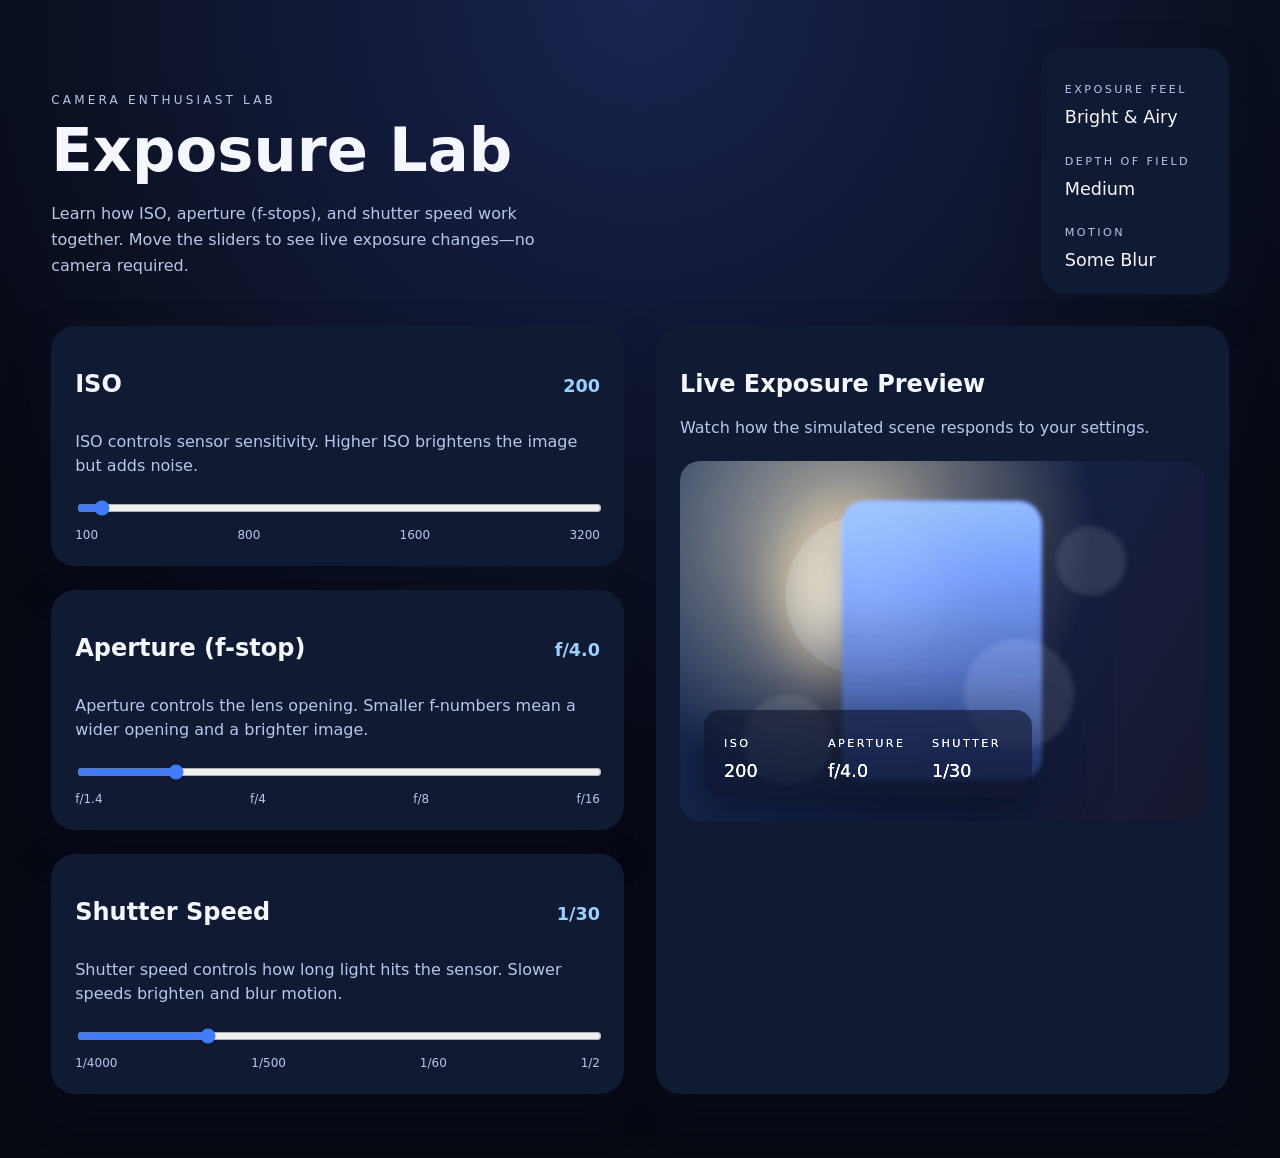
==== index.html @ b3c798ca "Add public entrypoint for exposure lab" ====
<!DOCTYPE html>
<html lang="en">
<head>
  <meta charset="UTF-8" />
  <meta name="viewport" content="width=device-width, initial-scale=1.0" />
  <title>Exposure Lab</title>
  <meta http-equiv="refresh" content="0; url=public/index.html" />
  <style>
    body {
      font-family: "Inter", "Segoe UI", system-ui, sans-serif;
      background: #0b0f1f;
      color: #f5f7ff;
      margin: 0;
      display: grid;
      place-items: center;
      min-height: 100vh;
      text-align: center;
    }
    a {
      color: #9ad1ff;
    }
  </style>
</head>
<body>
  <main>
    <h1>Exposure Lab</h1>
    <p>
      If you are not redirected automatically, open
      <a href="public/index.html">the app</a>.
    </p>
  </main>
</body>
</html>
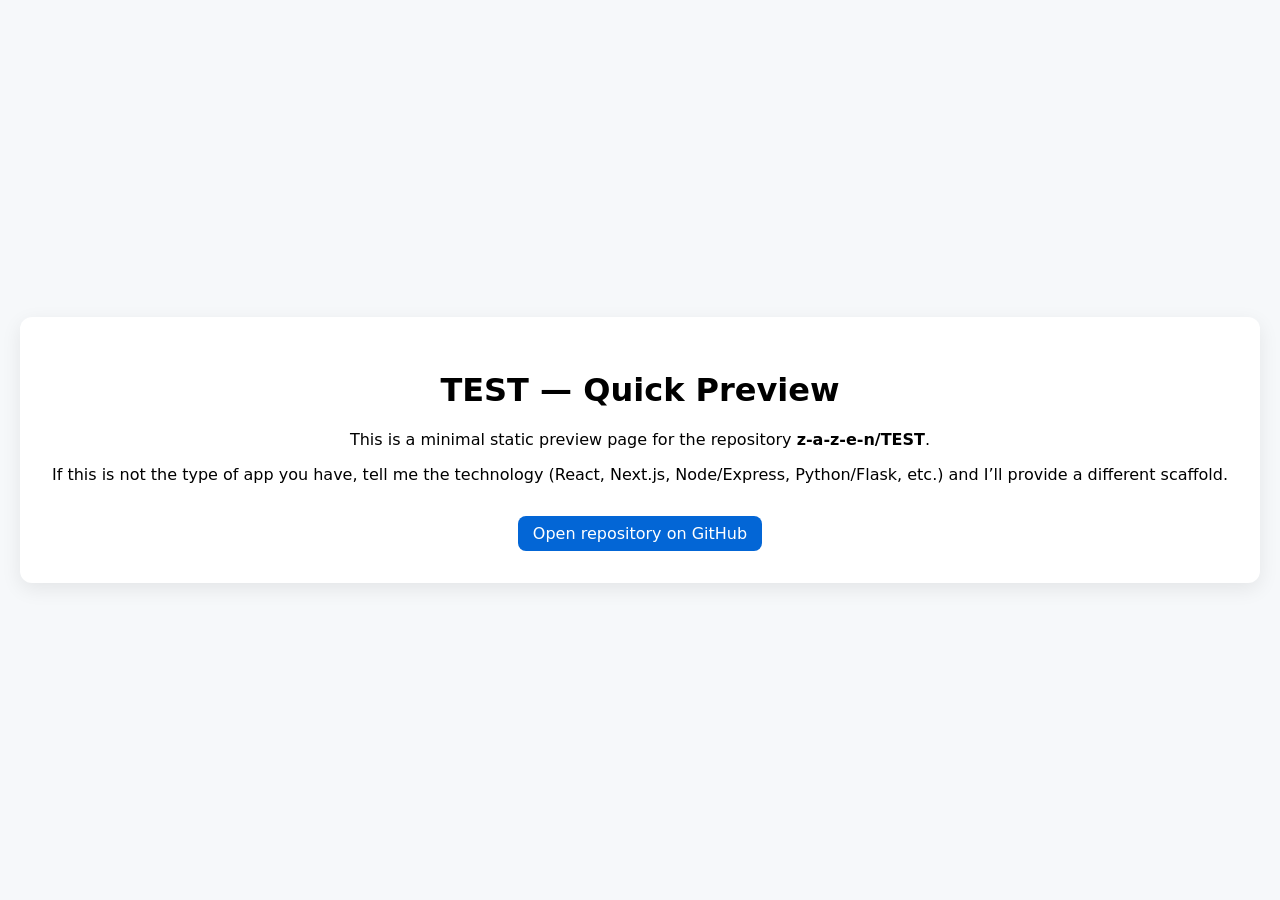
==== commit 1fefc02a: "Add quick preview: index.html + README" ====
--- a/index.html
+++ b/index.html
@@ -1,33 +1,21 @@
-<!DOCTYPE html>
+<!doctype html>
 <html lang="en">
 <head>
-  <meta charset="UTF-8" />
-  <meta name="viewport" content="width=device-width, initial-scale=1.0" />
-  <title>Exposure Lab</title>
-  <meta http-equiv="refresh" content="0; url=public/index.html" />
+  <meta charset="utf-8" />
+  <meta name="viewport" content="width=device-width,initial-scale=1" />
+  <title>TEST — Preview</title>
   <style>
-    body {
-      font-family: "Inter", "Segoe UI", system-ui, sans-serif;
-      background: #0b0f1f;
-      color: #f5f7ff;
-      margin: 0;
-      display: grid;
-      place-items: center;
-      min-height: 100vh;
-      text-align: center;
-    }
-    a {
-      color: #9ad1ff;
-    }
+    body { font-family: system-ui, -apple-system, "Segoe UI", Roboto, sans-serif; display:flex; align-items:center; justify-content:center; height:100vh; margin:0; background:#f6f8fa }
+    .card { text-align:center; padding:2rem; border-radius:12px; box-shadow:0 6px 20px rgba(0,0,0,.08); background:#fff }
+    a.button { display:inline-block; margin-top:1rem; padding:.5rem .9rem; background:#0366d6; color:#fff; border-radius:8px; text-decoration:none; }
   </style>
 </head>
 <body>
-  <main>
-    <h1>Exposure Lab</h1>
-    <p>
-      If you are not redirected automatically, open
-      <a href="public/index.html">the app</a>.
-    </p>
-  </main>
+  <div class="card">
+    <h1>TEST — Quick Preview</h1>
+    <p>This is a minimal static preview page for the repository <strong>z-a-z-e-n/TEST</strong>.</p>
+    <p>If this is not the type of app you have, tell me the technology (React, Next.js, Node/Express, Python/Flask, etc.) and I’ll provide a different scaffold.</p>
+    <a class="button" href="https://github.com/z-a-z-e-n/TEST" target="_blank" rel="noreferrer">Open repository on GitHub</a>
+  </div>
 </body>
-</html>
+</html>
